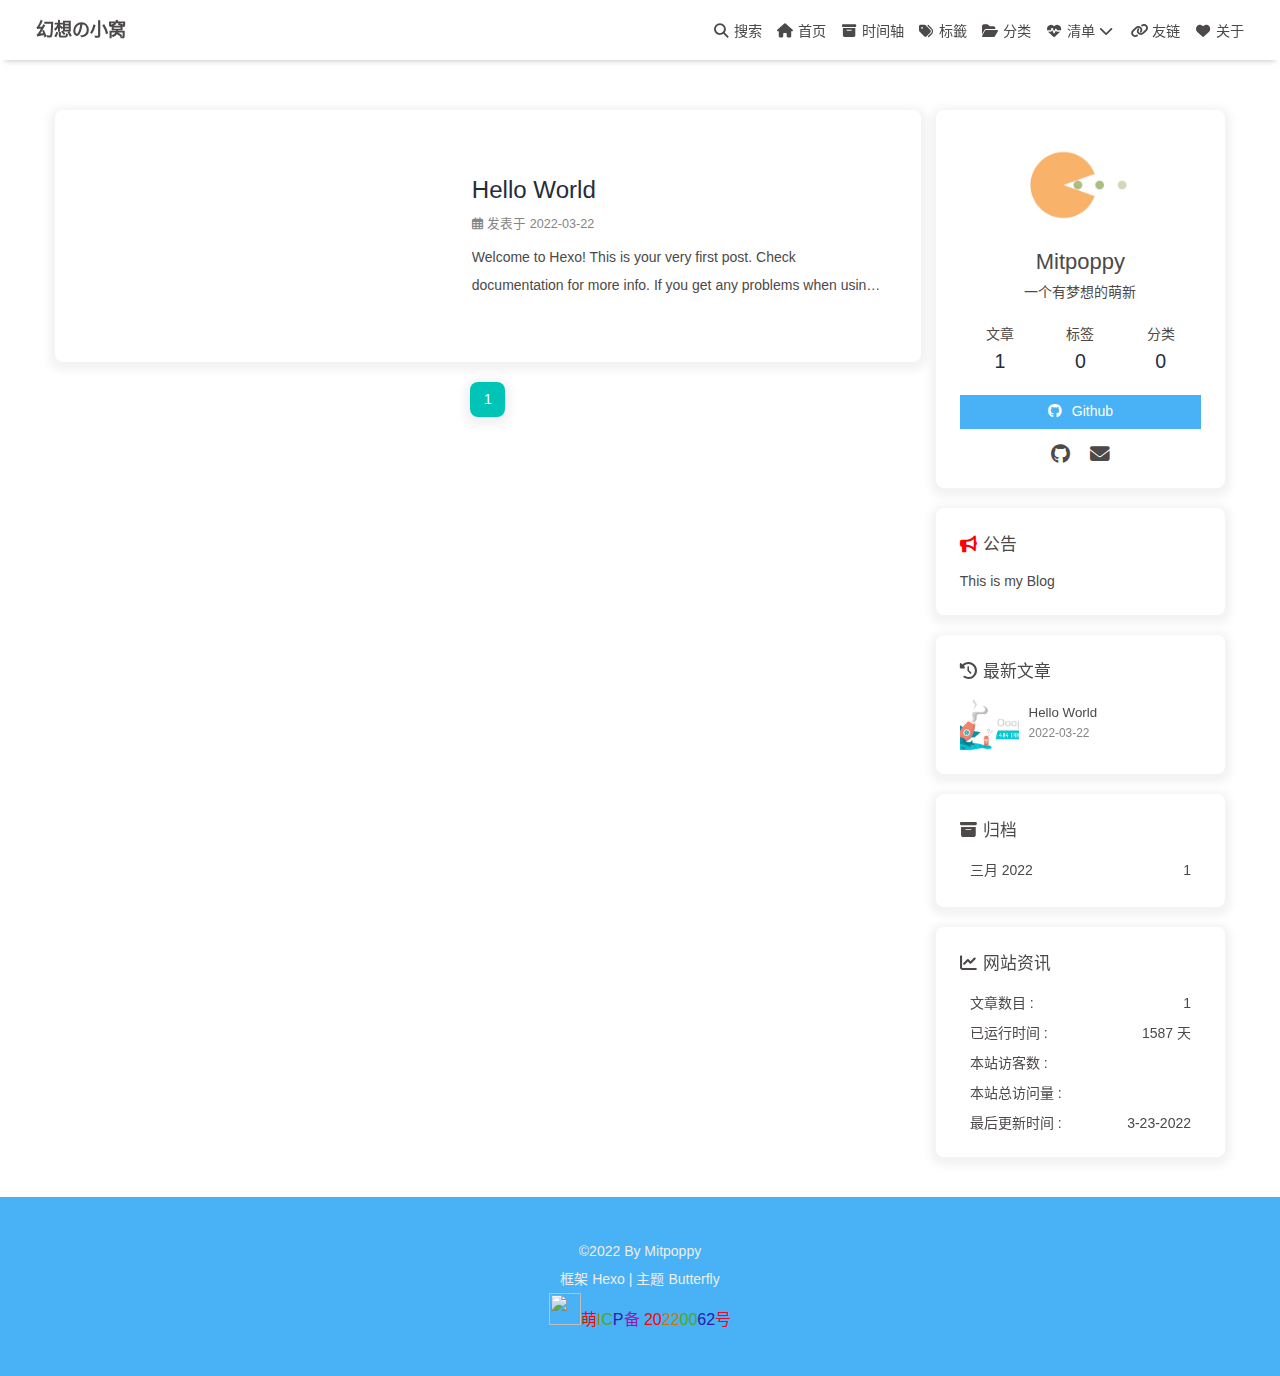
==== index.html @ 70dcac5a "Site updated: 2022-03-23 21:52:55" ====
<!DOCTYPE html><html lang="zh-CN" data-theme="light"><head><meta charset="UTF-8"><meta http-equiv="X-UA-Compatible" content="IE=edge"><meta name="viewport" content="width=device-width, initial-scale=1.0, maximum-scale=1.0, user-scalable=no"><title>幻想の小窝 - 怀揣着梦想的萌新</title><meta name="keywords" content="幻想小窝"><meta name="author" content="Mitpoppy"><meta name="copyright" content="Mitpoppy"><meta name="format-detection" content="telephone=no"><meta name="theme-color" content="#ffffff"><meta name="description" content="一个有梦想的萌新">
<meta property="og:type" content="website">
<meta property="og:title" content="幻想の小窝">
<meta property="og:url" content="https://mitpoppy.github.io/index.html">
<meta property="og:site_name" content="幻想の小窝">
<meta property="og:description" content="一个有梦想的萌新">
<meta property="og:locale" content="zh_CN">
<meta property="og:image" content="https://mitpoppy.github.io/img/portrait.png">
<meta property="article:author" content="Mitpoppy">
<meta property="article:tag" content="幻想小窝">
<meta name="twitter:card" content="summary">
<meta name="twitter:image" content="https://mitpoppy.github.io/img/portrait.png"><link rel="shortcut icon" href="/img/favicon.png"><link rel="canonical" href="https://mitpoppy.github.io/"><link rel="preconnect" href="//cdn.jsdelivr.net"/><link rel="preconnect" href="//busuanzi.ibruce.info"/><link rel="stylesheet" href="/css/index.css"><link rel="stylesheet" href="https://cdn.jsdelivr.net/npm/@fortawesome/fontawesome-free@6/css/all.min.css" media="print" onload="this.media='all'"><link rel="stylesheet" href="https://cdn.jsdelivr.net/npm/@fancyapps/ui/dist/fancybox.css" media="print" onload="this.media='all'"><script>const GLOBAL_CONFIG = { 
  root: '/',
  algolia: undefined,
  localSearch: {"path":"search.xml","languages":{"hits_empty":"找不到您查询的内容：${query}"}},
  translate: {"defaultEncoding":2,"translateDelay":0,"msgToTraditionalChinese":"繁","msgToSimplifiedChinese":"簡"},
  noticeOutdate: undefined,
  highlight: {"plugin":"highlighjs","highlightCopy":true,"highlightLang":true,"highlightHeightLimit":false},
  copy: {
    success: '复制成功',
    error: '复制错误',
    noSupport: '浏览器不支持'
  },
  relativeDate: {
    homepage: false,
    post: false
  },
  runtime: '天',
  date_suffix: {
    just: '刚刚',
    min: '分钟前',
    hour: '小时前',
    day: '天前',
    month: '个月前'
  },
  copyright: {"limitCount":50,"languages":{"author":"作者: Mitpoppy","link":"链接: ","source":"来源: 幻想の小窝","info":"著作权归作者所有。商业转载请联系作者获得授权，非商业转载请注明出处。"}},
  lightbox: 'fancybox',
  Snackbar: undefined,
  source: {
    justifiedGallery: {
      js: 'https://cdn.jsdelivr.net/npm/flickr-justified-gallery@2/dist/fjGallery.min.js',
      css: 'https://cdn.jsdelivr.net/npm/flickr-justified-gallery@2/dist/fjGallery.min.css'
    }
  },
  isPhotoFigcaption: false,
  islazyload: false,
  isAnchor: false
}</script><script id="config-diff">var GLOBAL_CONFIG_SITE = {
  title: '幻想の小窝',
  isPost: false,
  isHome: true,
  isHighlightShrink: true,
  isToc: false,
  postUpdate: '2022-03-23 21:52:37'
}</script><noscript><style type="text/css">
  #nav {
    opacity: 1
  }
  .justified-gallery img {
    opacity: 1
  }

  #recent-posts time,
  #post-meta time {
    display: inline !important
  }
</style></noscript><script>(win=>{
    win.saveToLocal = {
      set: function setWithExpiry(key, value, ttl) {
        if (ttl === 0) return
        const now = new Date()
        const expiryDay = ttl * 86400000
        const item = {
          value: value,
          expiry: now.getTime() + expiryDay,
        }
        localStorage.setItem(key, JSON.stringify(item))
      },

      get: function getWithExpiry(key) {
        const itemStr = localStorage.getItem(key)

        if (!itemStr) {
          return undefined
        }
        const item = JSON.parse(itemStr)
        const now = new Date()

        if (now.getTime() > item.expiry) {
          localStorage.removeItem(key)
          return undefined
        }
        return item.value
      }
    }
  
    win.getScript = url => new Promise((resolve, reject) => {
      const script = document.createElement('script')
      script.src = url
      script.async = true
      script.onerror = reject
      script.onload = script.onreadystatechange = function() {
        const loadState = this.readyState
        if (loadState && loadState !== 'loaded' && loadState !== 'complete') return
        script.onload = script.onreadystatechange = null
        resolve()
      }
      document.head.appendChild(script)
    })
  
      win.activateDarkMode = function () {
        document.documentElement.setAttribute('data-theme', 'dark')
        if (document.querySelector('meta[name="theme-color"]') !== null) {
          document.querySelector('meta[name="theme-color"]').setAttribute('content', '#0d0d0d')
        }
      }
      win.activateLightMode = function () {
        document.documentElement.setAttribute('data-theme', 'light')
        if (document.querySelector('meta[name="theme-color"]') !== null) {
          document.querySelector('meta[name="theme-color"]').setAttribute('content', '#ffffff')
        }
      }
      const t = saveToLocal.get('theme')
    
          if (t === 'dark') activateDarkMode()
          else if (t === 'light') activateLightMode()
        
      const asideStatus = saveToLocal.get('aside-status')
      if (asideStatus !== undefined) {
        if (asideStatus === 'hide') {
          document.documentElement.classList.add('hide-aside')
        } else {
          document.documentElement.classList.remove('hide-aside')
        }
      }
    
    const detectApple = () => {
      if(/iPad|iPhone|iPod|Macintosh/.test(navigator.userAgent)){
        document.documentElement.classList.add('apple')
      }
    }
    detectApple()
    })(window)</script><meta name="generator" content="Hexo 5.4.1"></head><body><div id="sidebar"><div id="menu-mask"></div><div id="sidebar-menus"><div class="avatar-img is-center"><img src="../img/portrait.png" onerror="onerror=null;src='/img/friend_404.gif'" alt="avatar"/></div><div class="sidebar-site-data site-data is-center"><a href="../archives/"><div class="headline">文章</div><div class="length-num">1</div></a><a href="../tags/"><div class="headline">标签</div><div class="length-num">0</div></a><a href="/"><div class="headline">分类</div><div class="length-num">0</div></a></div><hr/><div class="menus_items"><div class="menus_item"><a class="site-page" href="../index.html"><i class="fa-fw fas fa-home"></i><span> 首页</span></a></div><div class="menus_item"><a class="site-page" href="../archives/"><i class="fa-fw fas fa-archive"></i><span> 时间轴</span></a></div><div class="menus_item"><a class="site-page" href="../tags/"><i class="fa-fw fas fa-tags"></i><span> 标籤</span></a></div><div class="menus_item"><a class="site-page" href="../categories/"><i class="fa-fw fas fa-folder-open"></i><span> 分类</span></a></div><div class="menus_item"><a class="site-page group" href="javascript:void(0);"><i class="fa-fw fa fa-heartbeat"></i><span> 清单</span><i class="fas fa-chevron-down"></i></a><ul class="menus_item_child"><li><a class="site-page child" href="../music/"><i class="fa-fw fas fa-music"></i><span> 音乐</span></a></li><li><a class="site-page child" href="../Gallery/"><i class="fa-fw fas fa-images"></i><span> 照片</span></a></li><li><a class="site-page child" href="../movies/"><i class="fa-fw fas fa-video"></i><span> 电影</span></a></li></ul></div><div class="menus_item"><a class="site-page" href="../link/"><i class="fa-fw fas fa-link"></i><span> 友链</span></a></div><div class="menus_item"><a class="site-page" href="../about/"><i class="fa-fw fas fa-heart"></i><span> 关于</span></a></div></div></div></div><div class="page" id="body-wrap"><header class="not-top-img" id="page-header"><nav id="nav"><span id="blog_name"><a id="site-name" href="../index.html">幻想の小窝</a></span><div id="menus"><div id="search-button"><a class="site-page social-icon search"><i class="fas fa-search fa-fw"></i><span> 搜索</span></a></div><div class="menus_items"><div class="menus_item"><a class="site-page" href="../index.html"><i class="fa-fw fas fa-home"></i><span> 首页</span></a></div><div class="menus_item"><a class="site-page" href="../archives/"><i class="fa-fw fas fa-archive"></i><span> 时间轴</span></a></div><div class="menus_item"><a class="site-page" href="../tags/"><i class="fa-fw fas fa-tags"></i><span> 标籤</span></a></div><div class="menus_item"><a class="site-page" href="../categories/"><i class="fa-fw fas fa-folder-open"></i><span> 分类</span></a></div><div class="menus_item"><a class="site-page group" href="javascript:void(0);"><i class="fa-fw fa fa-heartbeat"></i><span> 清单</span><i class="fas fa-chevron-down"></i></a><ul class="menus_item_child"><li><a class="site-page child" href="../music/"><i class="fa-fw fas fa-music"></i><span> 音乐</span></a></li><li><a class="site-page child" href="../Gallery/"><i class="fa-fw fas fa-images"></i><span> 照片</span></a></li><li><a class="site-page child" href="../movies/"><i class="fa-fw fas fa-video"></i><span> 电影</span></a></li></ul></div><div class="menus_item"><a class="site-page" href="../link/"><i class="fa-fw fas fa-link"></i><span> 友链</span></a></div><div class="menus_item"><a class="site-page" href="../about/"><i class="fa-fw fas fa-heart"></i><span> 关于</span></a></div></div><div id="toggle-menu"><a class="site-page"><i class="fas fa-bars fa-fw"></i></a></div></div></nav></header><main class="layout" id="content-inner"><div class="recent-posts" id="recent-posts"><div class="recent-post-item"><div class="post_cover left"><a href="2022/03/22/hello-world/" title="Hello World"><img class="post_bg" src="[data-uri]" onerror="this.onerror=null;this.src='/img/404.jpg'" alt="Hello World"></a></div><div class="recent-post-info"><a class="article-title" href="2022/03/22/hello-world/" title="Hello World">Hello World</a><div class="article-meta-wrap"><span class="post-meta-date"><i class="far fa-calendar-alt"></i><span class="article-meta-label">发表于</span><time datetime="2022-03-22T07:32:54.682Z" title="发表于 2022-03-22 15:32:54">2022-03-22</time></span></div><div class="content">Welcome to Hexo! This is your very first post. Check documentation for more info. If you get any problems when using Hexo, you can find the answer in troubleshooting or you can ask me on GitHub.
Quick StartCreate a new post1$ hexo new &quot;My New Post&quot;

More info: Writing
Run server1$ hexo server

More info: Server
Generate static files1$ hexo generate

More info: Generating
Deploy to remote sites1$ hexo deploy

More info: Deployment
</div></div></div><nav id="pagination"><div class="pagination"><span class="page-number current">1</span></div></nav></div><div class="aside-content" id="aside-content"><div class="card-widget card-info"><div class="is-center"><div class="avatar-img"><img src="../img/portrait.png" onerror="this.onerror=null;this.src='../img/friend_404.gif'" alt="avatar"/></div><div class="author-info__name">Mitpoppy</div><div class="author-info__description">一个有梦想的萌新</div></div><div class="card-info-data site-data is-center"><a href="../archives/"><div class="headline">文章</div><div class="length-num">1</div></a><a href="../tags/"><div class="headline">标签</div><div class="length-num">0</div></a><a href="/"><div class="headline">分类</div><div class="length-num">0</div></a></div><a id="card-info-btn" target="_blank" rel="noopener" href="https://github.com/Mitpoppy"><i class="fab fa-github"></i><span>Github</span></a><div class="card-info-social-icons is-center"><a class="social-icon" href="https://github.com/Mitpoppy" target="_blank" title="Github"><i class="fab fa-github"></i></a><a class="social-icon" href="../2974560682@qq.com" target="_blank" title="Email"><i class="fas fa-envelope"></i></a></div></div><div class="card-widget card-announcement"><div class="item-headline"><i class="fas fa-bullhorn fa-shake"></i><span>公告</span></div><div class="announcement_content">This is my Blog</div></div><div class="sticky_layout"><div class="card-widget card-recent-post"><div class="item-headline"><i class="fas fa-history"></i><span>最新文章</span></div><div class="aside-list"><div class="aside-list-item"><a class="thumbnail" href="../2022/03/22/hello-world/" title="Hello World"><img src="../[data-uri]" onerror="this.onerror=null;this.src='../img/404.jpg'" alt="Hello World"/></a><div class="content"><a class="title" href="../2022/03/22/hello-world/" title="Hello World">Hello World</a><time datetime="2022-03-22T07:32:54.682Z" title="发表于 2022-03-22 15:32:54">2022-03-22</time></div></div></div></div><div class="card-widget card-archives"><div class="item-headline"><i class="fas fa-archive"></i><span>归档</span></div><ul class="card-archive-list"><li class="card-archive-list-item"><a class="card-archive-list-link" href="../archives/2022/03/"><span class="card-archive-list-date">三月 2022</span><span class="card-archive-list-count">1</span></a></li></ul></div><div class="card-widget card-webinfo"><div class="item-headline"><i class="fas fa-chart-line"></i><span>网站资讯</span></div><div class="webinfo"><div class="webinfo-item"><div class="item-name">文章数目 :</div><div class="item-count">1</div></div><div class="webinfo-item"><div class="item-name">已运行时间 :</div><div class="item-count" id="runtimeshow" data-publishDate="2022-03-22T17:55:00.000Z"></div></div><div class="webinfo-item"><div class="item-name">本站访客数 :</div><div class="item-count" id="busuanzi_value_site_uv"></div></div><div class="webinfo-item"><div class="item-name">本站总访问量 :</div><div class="item-count" id="busuanzi_value_site_pv"></div></div><div class="webinfo-item"><div class="item-name">最后更新时间 :</div><div class="item-count" id="last-push-date" data-lastPushDate="2022-03-23T13:52:37.554Z"></div></div></div></div></div></div></main><footer id="footer"><div id="footer-wrap"><div class="copyright">&copy;2022 By Mitpoppy</div><div class="framework-info"><span>框架 </span><a target="_blank" rel="noopener" href="https://hexo.io">Hexo</a><span class="footer-separator">|</span><span>主题 </span><a target="_blank" rel="noopener" href="https://github.com/jerryc127/hexo-theme-butterfly">Butterfly</a></div><div class="footer_custom_text"><font style="font-size:16px"><img style="width:32px;height:32px;margin-bottom:-8px" src="https://moena.cn/content/uploadfile/Links/icp.gov.moe.png" /><a href="https://blog.114524.xyz/" target="_blank"><span style="color:#ff0000">萌</span><span style="color:#ca7900">I</span><span style="color:#48ab18">C</span><span style="color:#2720ac">P</span><span style="color:#9b17ae">备</span> </a><a href="https://icp.gov.moe/?keyword=20220062" target="_blank"> <span style="color:#ff0000">20</span><span style="color:#ca7900">22</span><span style="color:#48ab18">00</span><span style="color:#2720ac">62</span><span style="color:#f40428">号</span></a></font></div></div></footer></div><div id="rightside"><div id="rightside-config-hide"><button id="translateLink" type="button" title="简繁转换">繁</button><button id="darkmode" type="button" title="浅色和深色模式转换"><i class="fas fa-adjust"></i></button><button id="hide-aside-btn" type="button" title="单栏和双栏切换"><i class="fas fa-arrows-alt-h"></i></button></div><div id="rightside-config-show"><button id="rightside_config" type="button" title="设置"><i class="fas fa-cog fa-spin"></i></button><button id="go-up" type="button" title="回到顶部"><i class="fas fa-arrow-up"></i></button></div></div><div id="local-search"><div class="search-dialog"><nav class="search-nav"><span class="search-dialog-title">本地搜索</span><span id="loading-status"></span><button class="search-close-button"><i class="fas fa-times"></i></button></nav><div class="is-center" id="loading-database"><i class="fas fa-spinner fa-pulse"></i><span>  数据库加载中</span></div><div class="search-wrap"><div id="local-search-input"><div class="local-search-box"><input class="local-search-box--input" placeholder="搜索文章" type="text"/></div></div><hr/><div id="local-search-results"></div></div></div><div id="search-mask"></div></div><div><script src="/js/utils.js"></script><script src="/js/main.js"></script><script src="/js/tw_cn.js"></script><script src="https://cdn.jsdelivr.net/npm/@fancyapps/ui/dist/fancybox.umd.js"></script><script src="/js/search/local-search.js"></script><div class="js-pjax"></div><script defer="defer" id="fluttering_ribbon" mobile="true" src="https://cdn.jsdelivr.net/npm/butterfly-extsrc@1/dist/canvas-fluttering-ribbon.min.js"></script><script src="https://cdn.jsdelivr.net/npm/butterfly-extsrc@1/dist/activate-power-mode.min.js"></script><script>POWERMODE.colorful = true;
POWERMODE.shake = false;
POWERMODE.mobile = true;
document.body.addEventListener('input', POWERMODE);
</script><script async data-pjax src="//busuanzi.ibruce.info/busuanzi/2.3/busuanzi.pure.mini.js"></script></div></body></html>
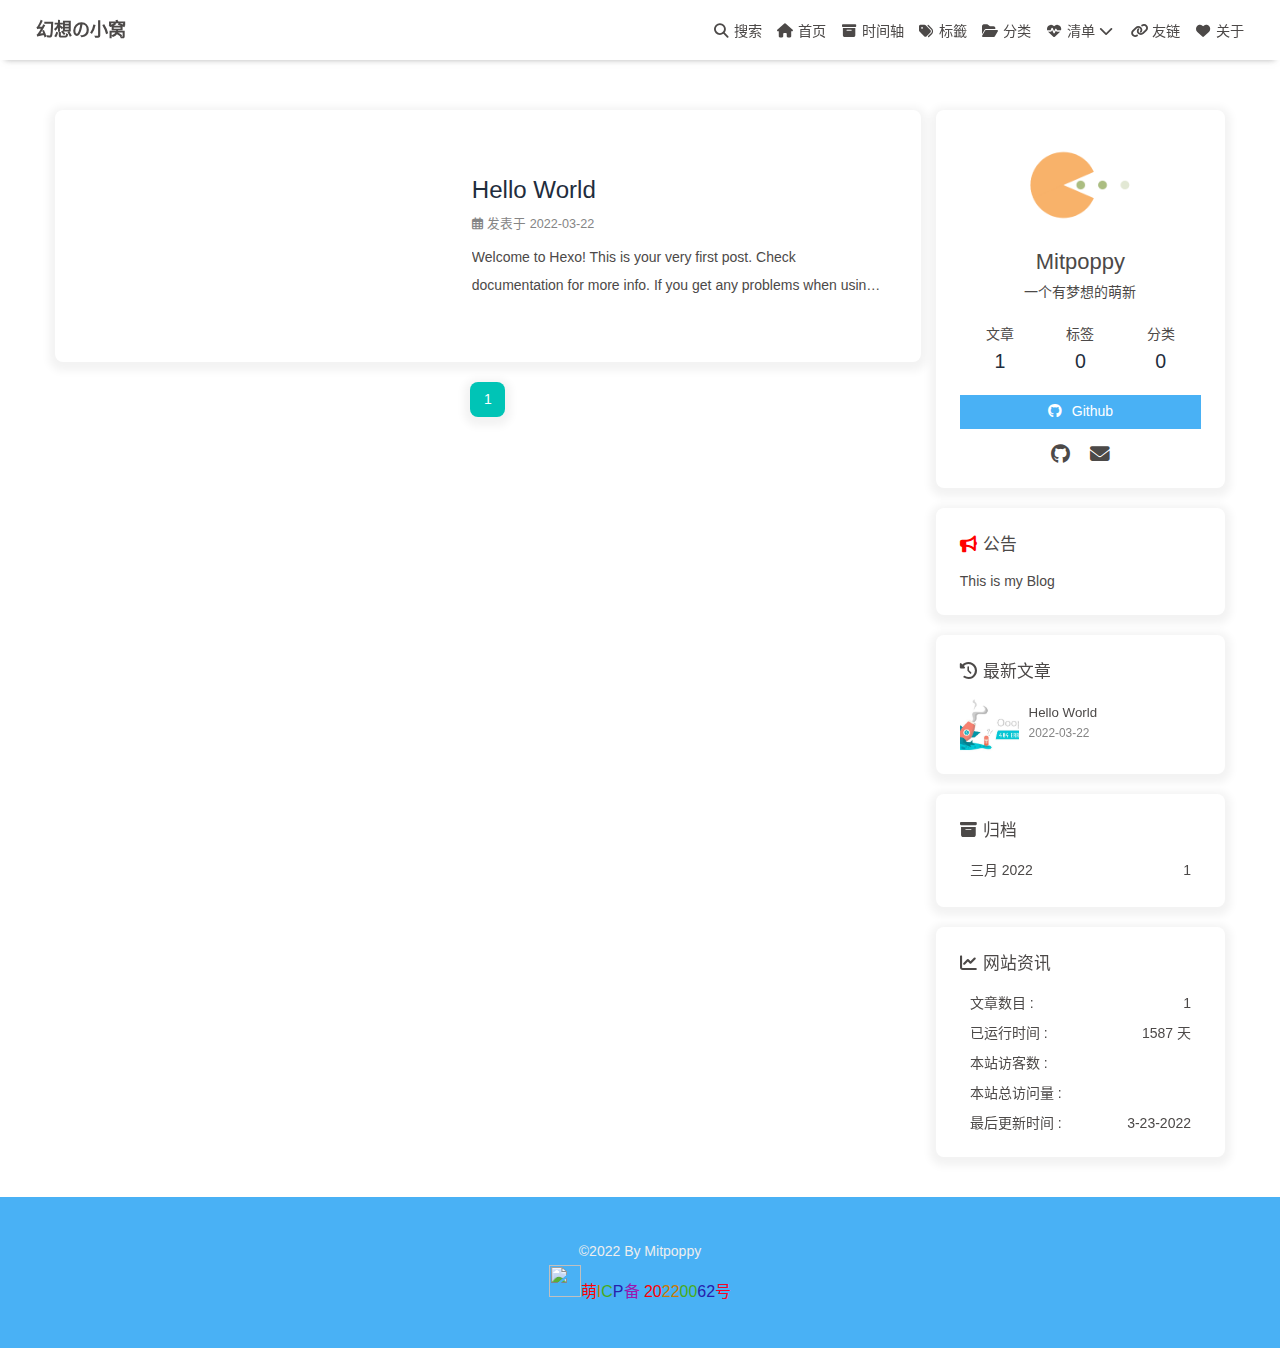
==== commit 3411128b: "Site updated: 2022-03-23 22:09:40" ====
--- a/index.html
+++ b/index.html
@@ -51,7 +51,7 @@
   isHome: true,
   isHighlightShrink: true,
   isToc: false,
-  postUpdate: '2022-03-23 21:52:37'
+  postUpdate: '2022-03-23 22:09:40'
 }</script><noscript><style type="text/css">
   #nav {
     opacity: 1
@@ -153,7 +153,7 @@
 Deploy to remote sites1$ hexo deploy
 
 More info: Deployment
-</div></div></div><nav id="pagination"><div class="pagination"><span class="page-number current">1</span></div></nav></div><div class="aside-content" id="aside-content"><div class="card-widget card-info"><div class="is-center"><div class="avatar-img"><img src="../img/portrait.png" onerror="this.onerror=null;this.src='../img/friend_404.gif'" alt="avatar"/></div><div class="author-info__name">Mitpoppy</div><div class="author-info__description">一个有梦想的萌新</div></div><div class="card-info-data site-data is-center"><a href="../archives/"><div class="headline">文章</div><div class="length-num">1</div></a><a href="../tags/"><div class="headline">标签</div><div class="length-num">0</div></a><a href="/"><div class="headline">分类</div><div class="length-num">0</div></a></div><a id="card-info-btn" target="_blank" rel="noopener" href="https://github.com/Mitpoppy"><i class="fab fa-github"></i><span>Github</span></a><div class="card-info-social-icons is-center"><a class="social-icon" href="https://github.com/Mitpoppy" target="_blank" title="Github"><i class="fab fa-github"></i></a><a class="social-icon" href="../2974560682@qq.com" target="_blank" title="Email"><i class="fas fa-envelope"></i></a></div></div><div class="card-widget card-announcement"><div class="item-headline"><i class="fas fa-bullhorn fa-shake"></i><span>公告</span></div><div class="announcement_content">This is my Blog</div></div><div class="sticky_layout"><div class="card-widget card-recent-post"><div class="item-headline"><i class="fas fa-history"></i><span>最新文章</span></div><div class="aside-list"><div class="aside-list-item"><a class="thumbnail" href="../2022/03/22/hello-world/" title="Hello World"><img src="../[data-uri]" onerror="this.onerror=null;this.src='../img/404.jpg'" alt="Hello World"/></a><div class="content"><a class="title" href="../2022/03/22/hello-world/" title="Hello World">Hello World</a><time datetime="2022-03-22T07:32:54.682Z" title="发表于 2022-03-22 15:32:54">2022-03-22</time></div></div></div></div><div class="card-widget card-archives"><div class="item-headline"><i class="fas fa-archive"></i><span>归档</span></div><ul class="card-archive-list"><li class="card-archive-list-item"><a class="card-archive-list-link" href="../archives/2022/03/"><span class="card-archive-list-date">三月 2022</span><span class="card-archive-list-count">1</span></a></li></ul></div><div class="card-widget card-webinfo"><div class="item-headline"><i class="fas fa-chart-line"></i><span>网站资讯</span></div><div class="webinfo"><div class="webinfo-item"><div class="item-name">文章数目 :</div><div class="item-count">1</div></div><div class="webinfo-item"><div class="item-name">已运行时间 :</div><div class="item-count" id="runtimeshow" data-publishDate="2022-03-22T17:55:00.000Z"></div></div><div class="webinfo-item"><div class="item-name">本站访客数 :</div><div class="item-count" id="busuanzi_value_site_uv"></div></div><div class="webinfo-item"><div class="item-name">本站总访问量 :</div><div class="item-count" id="busuanzi_value_site_pv"></div></div><div class="webinfo-item"><div class="item-name">最后更新时间 :</div><div class="item-count" id="last-push-date" data-lastPushDate="2022-03-23T13:52:37.554Z"></div></div></div></div></div></div></main><footer id="footer"><div id="footer-wrap"><div class="copyright">&copy;2022 By Mitpoppy</div><div class="framework-info"><span>框架 </span><a target="_blank" rel="noopener" href="https://hexo.io">Hexo</a><span class="footer-separator">|</span><span>主题 </span><a target="_blank" rel="noopener" href="https://github.com/jerryc127/hexo-theme-butterfly">Butterfly</a></div><div class="footer_custom_text"><font style="font-size:16px"><img style="width:32px;height:32px;margin-bottom:-8px" src="https://moena.cn/content/uploadfile/Links/icp.gov.moe.png" /><a href="https://blog.114524.xyz/" target="_blank"><span style="color:#ff0000">萌</span><span style="color:#ca7900">I</span><span style="color:#48ab18">C</span><span style="color:#2720ac">P</span><span style="color:#9b17ae">备</span> </a><a href="https://icp.gov.moe/?keyword=20220062" target="_blank"> <span style="color:#ff0000">20</span><span style="color:#ca7900">22</span><span style="color:#48ab18">00</span><span style="color:#2720ac">62</span><span style="color:#f40428">号</span></a></font></div></div></footer></div><div id="rightside"><div id="rightside-config-hide"><button id="translateLink" type="button" title="简繁转换">繁</button><button id="darkmode" type="button" title="浅色和深色模式转换"><i class="fas fa-adjust"></i></button><button id="hide-aside-btn" type="button" title="单栏和双栏切换"><i class="fas fa-arrows-alt-h"></i></button></div><div id="rightside-config-show"><button id="rightside_config" type="button" title="设置"><i class="fas fa-cog fa-spin"></i></button><button id="go-up" type="button" title="回到顶部"><i class="fas fa-arrow-up"></i></button></div></div><div id="local-search"><div class="search-dialog"><nav class="search-nav"><span class="search-dialog-title">本地搜索</span><span id="loading-status"></span><button class="search-close-button"><i class="fas fa-times"></i></button></nav><div class="is-center" id="loading-database"><i class="fas fa-spinner fa-pulse"></i><span>  数据库加载中</span></div><div class="search-wrap"><div id="local-search-input"><div class="local-search-box"><input class="local-search-box--input" placeholder="搜索文章" type="text"/></div></div><hr/><div id="local-search-results"></div></div></div><div id="search-mask"></div></div><div><script src="/js/utils.js"></script><script src="/js/main.js"></script><script src="/js/tw_cn.js"></script><script src="https://cdn.jsdelivr.net/npm/@fancyapps/ui/dist/fancybox.umd.js"></script><script src="/js/search/local-search.js"></script><div class="js-pjax"></div><script defer="defer" id="fluttering_ribbon" mobile="true" src="https://cdn.jsdelivr.net/npm/butterfly-extsrc@1/dist/canvas-fluttering-ribbon.min.js"></script><script src="https://cdn.jsdelivr.net/npm/butterfly-extsrc@1/dist/activate-power-mode.min.js"></script><script>POWERMODE.colorful = true;
+</div></div></div><nav id="pagination"><div class="pagination"><span class="page-number current">1</span></div></nav></div><div class="aside-content" id="aside-content"><div class="card-widget card-info"><div class="is-center"><div class="avatar-img"><img src="../img/portrait.png" onerror="this.onerror=null;this.src='../img/friend_404.gif'" alt="avatar"/></div><div class="author-info__name">Mitpoppy</div><div class="author-info__description">一个有梦想的萌新</div></div><div class="card-info-data site-data is-center"><a href="../archives/"><div class="headline">文章</div><div class="length-num">1</div></a><a href="../tags/"><div class="headline">标签</div><div class="length-num">0</div></a><a href="/"><div class="headline">分类</div><div class="length-num">0</div></a></div><a id="card-info-btn" target="_blank" rel="noopener" href="https://github.com/Mitpoppy"><i class="fab fa-github"></i><span>Github</span></a><div class="card-info-social-icons is-center"><a class="social-icon" href="https://github.com/Mitpoppy" target="_blank" title="Github"><i class="fab fa-github"></i></a><a class="social-icon" href="../2974560682@qq.com" target="_blank" title="Email"><i class="fas fa-envelope"></i></a></div></div><div class="card-widget card-announcement"><div class="item-headline"><i class="fas fa-bullhorn fa-shake"></i><span>公告</span></div><div class="announcement_content">This is my Blog</div></div><div class="sticky_layout"><div class="card-widget card-recent-post"><div class="item-headline"><i class="fas fa-history"></i><span>最新文章</span></div><div class="aside-list"><div class="aside-list-item"><a class="thumbnail" href="../2022/03/22/hello-world/" title="Hello World"><img src="../[data-uri]" onerror="this.onerror=null;this.src='../img/404.jpg'" alt="Hello World"/></a><div class="content"><a class="title" href="../2022/03/22/hello-world/" title="Hello World">Hello World</a><time datetime="2022-03-22T07:32:54.682Z" title="发表于 2022-03-22 15:32:54">2022-03-22</time></div></div></div></div><div class="card-widget card-archives"><div class="item-headline"><i class="fas fa-archive"></i><span>归档</span></div><ul class="card-archive-list"><li class="card-archive-list-item"><a class="card-archive-list-link" href="../archives/2022/03/"><span class="card-archive-list-date">三月 2022</span><span class="card-archive-list-count">1</span></a></li></ul></div><div class="card-widget card-webinfo"><div class="item-headline"><i class="fas fa-chart-line"></i><span>网站资讯</span></div><div class="webinfo"><div class="webinfo-item"><div class="item-name">文章数目 :</div><div class="item-count">1</div></div><div class="webinfo-item"><div class="item-name">已运行时间 :</div><div class="item-count" id="runtimeshow" data-publishDate="2022-03-22T17:55:00.000Z"></div></div><div class="webinfo-item"><div class="item-name">本站访客数 :</div><div class="item-count" id="busuanzi_value_site_uv"></div></div><div class="webinfo-item"><div class="item-name">本站总访问量 :</div><div class="item-count" id="busuanzi_value_site_pv"></div></div><div class="webinfo-item"><div class="item-name">最后更新时间 :</div><div class="item-count" id="last-push-date" data-lastPushDate="2022-03-23T14:09:39.901Z"></div></div></div></div></div></div></main><footer id="footer"><div id="footer-wrap"><div class="copyright">&copy;2022 By Mitpoppy</div><div class="footer_custom_text"><font style="font-size:16px"><img style="width:32px;height:32px;margin-bottom:-8px" src="https://moena.cn/content/uploadfile/Links/icp.gov.moe.png" /><a href="https://blog.114524.xyz/" target="_blank"><span style="color:#ff0000">萌</span><span style="color:#ca7900">I</span><span style="color:#48ab18">C</span><span style="color:#2720ac">P</span><span style="color:#9b17ae">备</span> </a><a href="https://icp.gov.moe/?keyword=20220062" target="_blank"> <span style="color:#ff0000">20</span><span style="color:#ca7900">22</span><span style="color:#48ab18">00</span><span style="color:#2720ac">62</span><span style="color:#f40428">号</span></a></font></div></div></footer></div><div id="rightside"><div id="rightside-config-hide"><button id="translateLink" type="button" title="简繁转换">繁</button><button id="darkmode" type="button" title="浅色和深色模式转换"><i class="fas fa-adjust"></i></button><button id="hide-aside-btn" type="button" title="单栏和双栏切换"><i class="fas fa-arrows-alt-h"></i></button></div><div id="rightside-config-show"><button id="rightside_config" type="button" title="设置"><i class="fas fa-cog fa-spin"></i></button><button id="go-up" type="button" title="回到顶部"><i class="fas fa-arrow-up"></i></button></div></div><div id="local-search"><div class="search-dialog"><nav class="search-nav"><span class="search-dialog-title">本地搜索</span><span id="loading-status"></span><button class="search-close-button"><i class="fas fa-times"></i></button></nav><div class="is-center" id="loading-database"><i class="fas fa-spinner fa-pulse"></i><span>  数据库加载中</span></div><div class="search-wrap"><div id="local-search-input"><div class="local-search-box"><input class="local-search-box--input" placeholder="搜索文章" type="text"/></div></div><hr/><div id="local-search-results"></div></div></div><div id="search-mask"></div></div><div><script src="/js/utils.js"></script><script src="/js/main.js"></script><script src="/js/tw_cn.js"></script><script src="https://cdn.jsdelivr.net/npm/@fancyapps/ui/dist/fancybox.umd.js"></script><script src="/js/search/local-search.js"></script><div class="js-pjax"></div><script defer="defer" id="fluttering_ribbon" mobile="true" src="https://cdn.jsdelivr.net/npm/butterfly-extsrc@1/dist/canvas-fluttering-ribbon.min.js"></script><script src="https://cdn.jsdelivr.net/npm/butterfly-extsrc@1/dist/activate-power-mode.min.js"></script><script>POWERMODE.colorful = true;
 POWERMODE.shake = false;
 POWERMODE.mobile = true;
 document.body.addEventListener('input', POWERMODE);
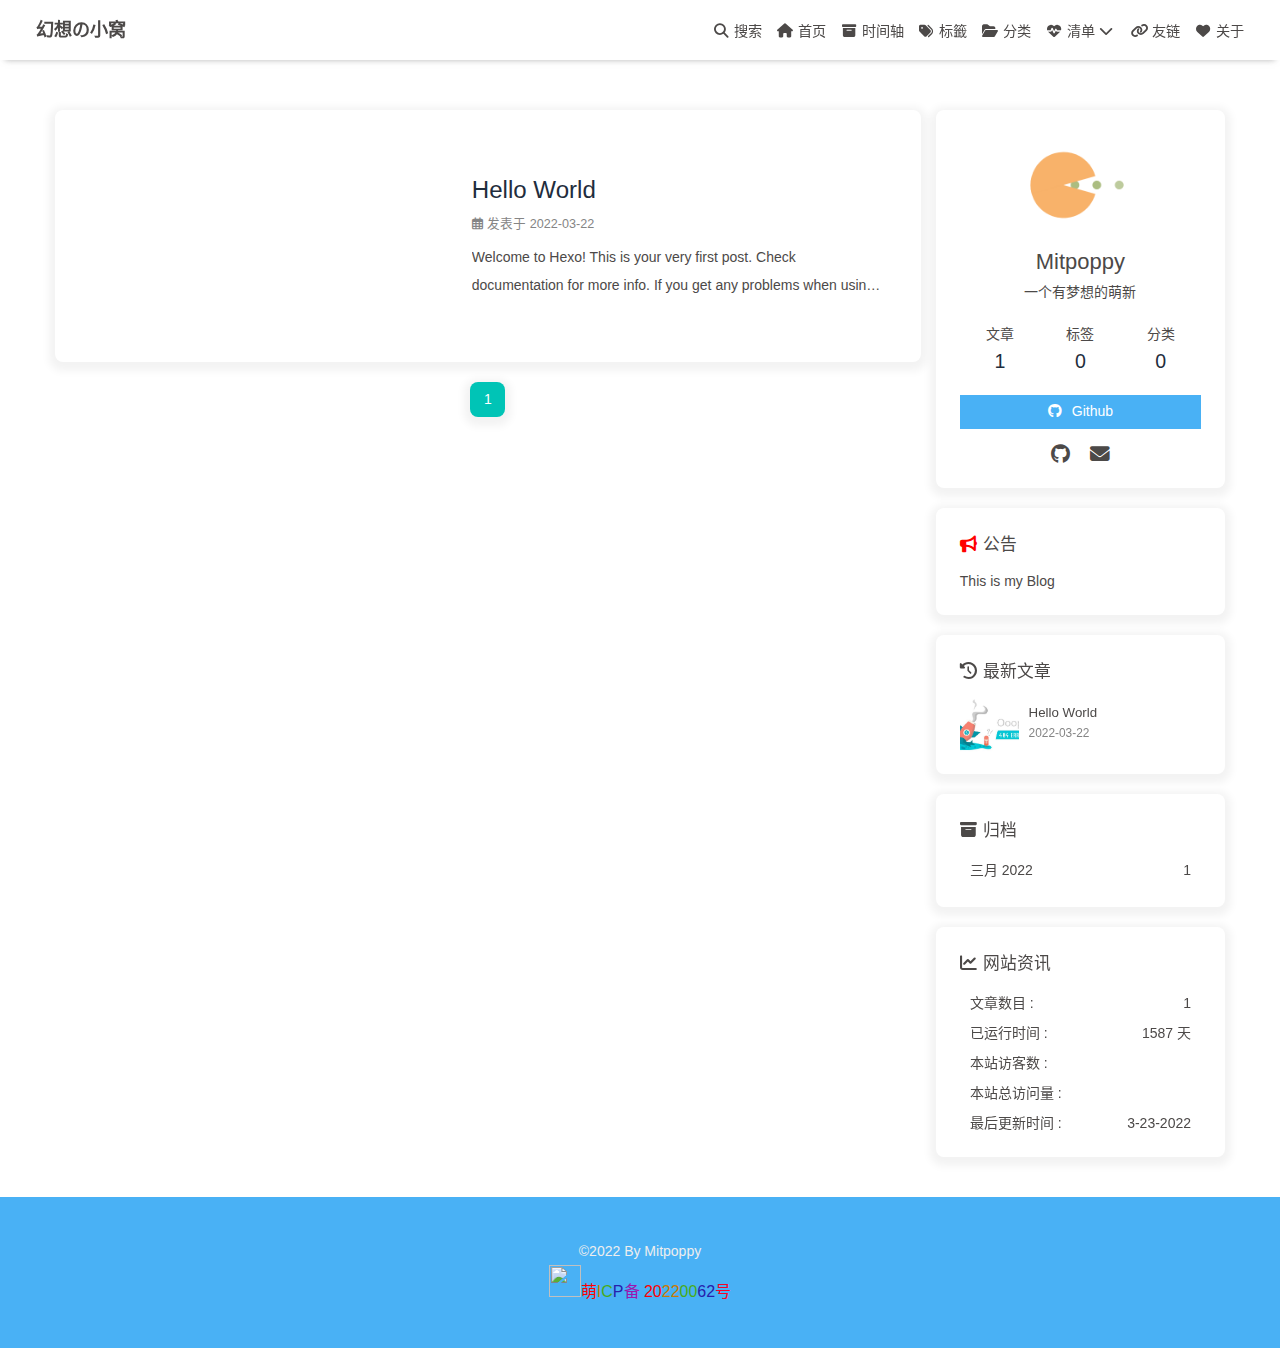
==== commit 41a8ea9d: "Site updated: 2022-03-23 22:11:44" ====
--- a/index.html
+++ b/index.html
@@ -5,11 +5,11 @@
 <meta property="og:site_name" content="幻想の小窝">
 <meta property="og:description" content="一个有梦想的萌新">
 <meta property="og:locale" content="zh_CN">
-<meta property="og:image" content="https://mitpoppy.github.io/img/portrait.png">
+<meta property="og:image" content="https://mitpoppy.github.io/img/portrait.jepg">
 <meta property="article:author" content="Mitpoppy">
 <meta property="article:tag" content="幻想小窝">
 <meta name="twitter:card" content="summary">
-<meta name="twitter:image" content="https://mitpoppy.github.io/img/portrait.png"><link rel="shortcut icon" href="/img/favicon.png"><link rel="canonical" href="https://mitpoppy.github.io/"><link rel="preconnect" href="//cdn.jsdelivr.net"/><link rel="preconnect" href="//busuanzi.ibruce.info"/><link rel="stylesheet" href="/css/index.css"><link rel="stylesheet" href="https://cdn.jsdelivr.net/npm/@fortawesome/fontawesome-free@6/css/all.min.css" media="print" onload="this.media='all'"><link rel="stylesheet" href="https://cdn.jsdelivr.net/npm/@fancyapps/ui/dist/fancybox.css" media="print" onload="this.media='all'"><script>const GLOBAL_CONFIG = { 
+<meta name="twitter:image" content="https://mitpoppy.github.io/img/portrait.jepg"><link rel="shortcut icon" href="/img/favicon.ico"><link rel="canonical" href="https://mitpoppy.github.io/"><link rel="preconnect" href="//cdn.jsdelivr.net"/><link rel="preconnect" href="//busuanzi.ibruce.info"/><link rel="stylesheet" href="/css/index.css"><link rel="stylesheet" href="https://cdn.jsdelivr.net/npm/@fortawesome/fontawesome-free@6/css/all.min.css" media="print" onload="this.media='all'"><link rel="stylesheet" href="https://cdn.jsdelivr.net/npm/@fancyapps/ui/dist/fancybox.css" media="print" onload="this.media='all'"><script>const GLOBAL_CONFIG = { 
   root: '/',
   algolia: undefined,
   localSearch: {"path":"search.xml","languages":{"hits_empty":"找不到您查询的内容：${query}"}},
@@ -51,7 +51,7 @@
   isHome: true,
   isHighlightShrink: true,
   isToc: false,
-  postUpdate: '2022-03-23 22:09:40'
+  postUpdate: '2022-03-23 22:11:44'
 }</script><noscript><style type="text/css">
   #nav {
     opacity: 1
@@ -140,7 +140,7 @@
       }
     }
     detectApple()
-    })(window)</script><meta name="generator" content="Hexo 5.4.1"></head><body><div id="sidebar"><div id="menu-mask"></div><div id="sidebar-menus"><div class="avatar-img is-center"><img src="../img/portrait.png" onerror="onerror=null;src='/img/friend_404.gif'" alt="avatar"/></div><div class="sidebar-site-data site-data is-center"><a href="../archives/"><div class="headline">文章</div><div class="length-num">1</div></a><a href="../tags/"><div class="headline">标签</div><div class="length-num">0</div></a><a href="/"><div class="headline">分类</div><div class="length-num">0</div></a></div><hr/><div class="menus_items"><div class="menus_item"><a class="site-page" href="../index.html"><i class="fa-fw fas fa-home"></i><span> 首页</span></a></div><div class="menus_item"><a class="site-page" href="../archives/"><i class="fa-fw fas fa-archive"></i><span> 时间轴</span></a></div><div class="menus_item"><a class="site-page" href="../tags/"><i class="fa-fw fas fa-tags"></i><span> 标籤</span></a></div><div class="menus_item"><a class="site-page" href="../categories/"><i class="fa-fw fas fa-folder-open"></i><span> 分类</span></a></div><div class="menus_item"><a class="site-page group" href="javascript:void(0);"><i class="fa-fw fa fa-heartbeat"></i><span> 清单</span><i class="fas fa-chevron-down"></i></a><ul class="menus_item_child"><li><a class="site-page child" href="../music/"><i class="fa-fw fas fa-music"></i><span> 音乐</span></a></li><li><a class="site-page child" href="../Gallery/"><i class="fa-fw fas fa-images"></i><span> 照片</span></a></li><li><a class="site-page child" href="../movies/"><i class="fa-fw fas fa-video"></i><span> 电影</span></a></li></ul></div><div class="menus_item"><a class="site-page" href="../link/"><i class="fa-fw fas fa-link"></i><span> 友链</span></a></div><div class="menus_item"><a class="site-page" href="../about/"><i class="fa-fw fas fa-heart"></i><span> 关于</span></a></div></div></div></div><div class="page" id="body-wrap"><header class="not-top-img" id="page-header"><nav id="nav"><span id="blog_name"><a id="site-name" href="../index.html">幻想の小窝</a></span><div id="menus"><div id="search-button"><a class="site-page social-icon search"><i class="fas fa-search fa-fw"></i><span> 搜索</span></a></div><div class="menus_items"><div class="menus_item"><a class="site-page" href="../index.html"><i class="fa-fw fas fa-home"></i><span> 首页</span></a></div><div class="menus_item"><a class="site-page" href="../archives/"><i class="fa-fw fas fa-archive"></i><span> 时间轴</span></a></div><div class="menus_item"><a class="site-page" href="../tags/"><i class="fa-fw fas fa-tags"></i><span> 标籤</span></a></div><div class="menus_item"><a class="site-page" href="../categories/"><i class="fa-fw fas fa-folder-open"></i><span> 分类</span></a></div><div class="menus_item"><a class="site-page group" href="javascript:void(0);"><i class="fa-fw fa fa-heartbeat"></i><span> 清单</span><i class="fas fa-chevron-down"></i></a><ul class="menus_item_child"><li><a class="site-page child" href="../music/"><i class="fa-fw fas fa-music"></i><span> 音乐</span></a></li><li><a class="site-page child" href="../Gallery/"><i class="fa-fw fas fa-images"></i><span> 照片</span></a></li><li><a class="site-page child" href="../movies/"><i class="fa-fw fas fa-video"></i><span> 电影</span></a></li></ul></div><div class="menus_item"><a class="site-page" href="../link/"><i class="fa-fw fas fa-link"></i><span> 友链</span></a></div><div class="menus_item"><a class="site-page" href="../about/"><i class="fa-fw fas fa-heart"></i><span> 关于</span></a></div></div><div id="toggle-menu"><a class="site-page"><i class="fas fa-bars fa-fw"></i></a></div></div></nav></header><main class="layout" id="content-inner"><div class="recent-posts" id="recent-posts"><div class="recent-post-item"><div class="post_cover left"><a href="2022/03/22/hello-world/" title="Hello World"><img class="post_bg" src="[data-uri]" onerror="this.onerror=null;this.src='/img/404.jpg'" alt="Hello World"></a></div><div class="recent-post-info"><a class="article-title" href="2022/03/22/hello-world/" title="Hello World">Hello World</a><div class="article-meta-wrap"><span class="post-meta-date"><i class="far fa-calendar-alt"></i><span class="article-meta-label">发表于</span><time datetime="2022-03-22T07:32:54.682Z" title="发表于 2022-03-22 15:32:54">2022-03-22</time></span></div><div class="content">Welcome to Hexo! This is your very first post. Check documentation for more info. If you get any problems when using Hexo, you can find the answer in troubleshooting or you can ask me on GitHub.
+    })(window)</script><meta name="generator" content="Hexo 5.4.1"></head><body><div id="sidebar"><div id="menu-mask"></div><div id="sidebar-menus"><div class="avatar-img is-center"><img src="../img/portrait.jepg" onerror="onerror=null;src='/img/friend_404.gif'" alt="avatar"/></div><div class="sidebar-site-data site-data is-center"><a href="../archives/"><div class="headline">文章</div><div class="length-num">1</div></a><a href="../tags/"><div class="headline">标签</div><div class="length-num">0</div></a><a href="/"><div class="headline">分类</div><div class="length-num">0</div></a></div><hr/><div class="menus_items"><div class="menus_item"><a class="site-page" href="../index.html"><i class="fa-fw fas fa-home"></i><span> 首页</span></a></div><div class="menus_item"><a class="site-page" href="../archives/"><i class="fa-fw fas fa-archive"></i><span> 时间轴</span></a></div><div class="menus_item"><a class="site-page" href="../tags/"><i class="fa-fw fas fa-tags"></i><span> 标籤</span></a></div><div class="menus_item"><a class="site-page" href="../categories/"><i class="fa-fw fas fa-folder-open"></i><span> 分类</span></a></div><div class="menus_item"><a class="site-page group" href="javascript:void(0);"><i class="fa-fw fa fa-heartbeat"></i><span> 清单</span><i class="fas fa-chevron-down"></i></a><ul class="menus_item_child"><li><a class="site-page child" href="../music/"><i class="fa-fw fas fa-music"></i><span> 音乐</span></a></li><li><a class="site-page child" href="../Gallery/"><i class="fa-fw fas fa-images"></i><span> 照片</span></a></li><li><a class="site-page child" href="../movies/"><i class="fa-fw fas fa-video"></i><span> 电影</span></a></li></ul></div><div class="menus_item"><a class="site-page" href="../link/"><i class="fa-fw fas fa-link"></i><span> 友链</span></a></div><div class="menus_item"><a class="site-page" href="../about/"><i class="fa-fw fas fa-heart"></i><span> 关于</span></a></div></div></div></div><div class="page" id="body-wrap"><header class="not-top-img" id="page-header"><nav id="nav"><span id="blog_name"><a id="site-name" href="../index.html">幻想の小窝</a></span><div id="menus"><div id="search-button"><a class="site-page social-icon search"><i class="fas fa-search fa-fw"></i><span> 搜索</span></a></div><div class="menus_items"><div class="menus_item"><a class="site-page" href="../index.html"><i class="fa-fw fas fa-home"></i><span> 首页</span></a></div><div class="menus_item"><a class="site-page" href="../archives/"><i class="fa-fw fas fa-archive"></i><span> 时间轴</span></a></div><div class="menus_item"><a class="site-page" href="../tags/"><i class="fa-fw fas fa-tags"></i><span> 标籤</span></a></div><div class="menus_item"><a class="site-page" href="../categories/"><i class="fa-fw fas fa-folder-open"></i><span> 分类</span></a></div><div class="menus_item"><a class="site-page group" href="javascript:void(0);"><i class="fa-fw fa fa-heartbeat"></i><span> 清单</span><i class="fas fa-chevron-down"></i></a><ul class="menus_item_child"><li><a class="site-page child" href="../music/"><i class="fa-fw fas fa-music"></i><span> 音乐</span></a></li><li><a class="site-page child" href="../Gallery/"><i class="fa-fw fas fa-images"></i><span> 照片</span></a></li><li><a class="site-page child" href="../movies/"><i class="fa-fw fas fa-video"></i><span> 电影</span></a></li></ul></div><div class="menus_item"><a class="site-page" href="../link/"><i class="fa-fw fas fa-link"></i><span> 友链</span></a></div><div class="menus_item"><a class="site-page" href="../about/"><i class="fa-fw fas fa-heart"></i><span> 关于</span></a></div></div><div id="toggle-menu"><a class="site-page"><i class="fas fa-bars fa-fw"></i></a></div></div></nav></header><main class="layout" id="content-inner"><div class="recent-posts" id="recent-posts"><div class="recent-post-item"><div class="post_cover left"><a href="2022/03/22/hello-world/" title="Hello World"><img class="post_bg" src="[data-uri]" onerror="this.onerror=null;this.src='/img/404.jpg'" alt="Hello World"></a></div><div class="recent-post-info"><a class="article-title" href="2022/03/22/hello-world/" title="Hello World">Hello World</a><div class="article-meta-wrap"><span class="post-meta-date"><i class="far fa-calendar-alt"></i><span class="article-meta-label">发表于</span><time datetime="2022-03-22T07:32:54.682Z" title="发表于 2022-03-22 15:32:54">2022-03-22</time></span></div><div class="content">Welcome to Hexo! This is your very first post. Check documentation for more info. If you get any problems when using Hexo, you can find the answer in troubleshooting or you can ask me on GitHub.
 Quick StartCreate a new post1$ hexo new &quot;My New Post&quot;
 
 More info: Writing
@@ -153,7 +153,7 @@
 Deploy to remote sites1$ hexo deploy
 
 More info: Deployment
-</div></div></div><nav id="pagination"><div class="pagination"><span class="page-number current">1</span></div></nav></div><div class="aside-content" id="aside-content"><div class="card-widget card-info"><div class="is-center"><div class="avatar-img"><img src="../img/portrait.png" onerror="this.onerror=null;this.src='../img/friend_404.gif'" alt="avatar"/></div><div class="author-info__name">Mitpoppy</div><div class="author-info__description">一个有梦想的萌新</div></div><div class="card-info-data site-data is-center"><a href="../archives/"><div class="headline">文章</div><div class="length-num">1</div></a><a href="../tags/"><div class="headline">标签</div><div class="length-num">0</div></a><a href="/"><div class="headline">分类</div><div class="length-num">0</div></a></div><a id="card-info-btn" target="_blank" rel="noopener" href="https://github.com/Mitpoppy"><i class="fab fa-github"></i><span>Github</span></a><div class="card-info-social-icons is-center"><a class="social-icon" href="https://github.com/Mitpoppy" target="_blank" title="Github"><i class="fab fa-github"></i></a><a class="social-icon" href="../2974560682@qq.com" target="_blank" title="Email"><i class="fas fa-envelope"></i></a></div></div><div class="card-widget card-announcement"><div class="item-headline"><i class="fas fa-bullhorn fa-shake"></i><span>公告</span></div><div class="announcement_content">This is my Blog</div></div><div class="sticky_layout"><div class="card-widget card-recent-post"><div class="item-headline"><i class="fas fa-history"></i><span>最新文章</span></div><div class="aside-list"><div class="aside-list-item"><a class="thumbnail" href="../2022/03/22/hello-world/" title="Hello World"><img src="../[data-uri]" onerror="this.onerror=null;this.src='../img/404.jpg'" alt="Hello World"/></a><div class="content"><a class="title" href="../2022/03/22/hello-world/" title="Hello World">Hello World</a><time datetime="2022-03-22T07:32:54.682Z" title="发表于 2022-03-22 15:32:54">2022-03-22</time></div></div></div></div><div class="card-widget card-archives"><div class="item-headline"><i class="fas fa-archive"></i><span>归档</span></div><ul class="card-archive-list"><li class="card-archive-list-item"><a class="card-archive-list-link" href="../archives/2022/03/"><span class="card-archive-list-date">三月 2022</span><span class="card-archive-list-count">1</span></a></li></ul></div><div class="card-widget card-webinfo"><div class="item-headline"><i class="fas fa-chart-line"></i><span>网站资讯</span></div><div class="webinfo"><div class="webinfo-item"><div class="item-name">文章数目 :</div><div class="item-count">1</div></div><div class="webinfo-item"><div class="item-name">已运行时间 :</div><div class="item-count" id="runtimeshow" data-publishDate="2022-03-22T17:55:00.000Z"></div></div><div class="webinfo-item"><div class="item-name">本站访客数 :</div><div class="item-count" id="busuanzi_value_site_uv"></div></div><div class="webinfo-item"><div class="item-name">本站总访问量 :</div><div class="item-count" id="busuanzi_value_site_pv"></div></div><div class="webinfo-item"><div class="item-name">最后更新时间 :</div><div class="item-count" id="last-push-date" data-lastPushDate="2022-03-23T14:09:39.901Z"></div></div></div></div></div></div></main><footer id="footer"><div id="footer-wrap"><div class="copyright">&copy;2022 By Mitpoppy</div><div class="footer_custom_text"><font style="font-size:16px"><img style="width:32px;height:32px;margin-bottom:-8px" src="https://moena.cn/content/uploadfile/Links/icp.gov.moe.png" /><a href="https://blog.114524.xyz/" target="_blank"><span style="color:#ff0000">萌</span><span style="color:#ca7900">I</span><span style="color:#48ab18">C</span><span style="color:#2720ac">P</span><span style="color:#9b17ae">备</span> </a><a href="https://icp.gov.moe/?keyword=20220062" target="_blank"> <span style="color:#ff0000">20</span><span style="color:#ca7900">22</span><span style="color:#48ab18">00</span><span style="color:#2720ac">62</span><span style="color:#f40428">号</span></a></font></div></div></footer></div><div id="rightside"><div id="rightside-config-hide"><button id="translateLink" type="button" title="简繁转换">繁</button><button id="darkmode" type="button" title="浅色和深色模式转换"><i class="fas fa-adjust"></i></button><button id="hide-aside-btn" type="button" title="单栏和双栏切换"><i class="fas fa-arrows-alt-h"></i></button></div><div id="rightside-config-show"><button id="rightside_config" type="button" title="设置"><i class="fas fa-cog fa-spin"></i></button><button id="go-up" type="button" title="回到顶部"><i class="fas fa-arrow-up"></i></button></div></div><div id="local-search"><div class="search-dialog"><nav class="search-nav"><span class="search-dialog-title">本地搜索</span><span id="loading-status"></span><button class="search-close-button"><i class="fas fa-times"></i></button></nav><div class="is-center" id="loading-database"><i class="fas fa-spinner fa-pulse"></i><span>  数据库加载中</span></div><div class="search-wrap"><div id="local-search-input"><div class="local-search-box"><input class="local-search-box--input" placeholder="搜索文章" type="text"/></div></div><hr/><div id="local-search-results"></div></div></div><div id="search-mask"></div></div><div><script src="/js/utils.js"></script><script src="/js/main.js"></script><script src="/js/tw_cn.js"></script><script src="https://cdn.jsdelivr.net/npm/@fancyapps/ui/dist/fancybox.umd.js"></script><script src="/js/search/local-search.js"></script><div class="js-pjax"></div><script defer="defer" id="fluttering_ribbon" mobile="true" src="https://cdn.jsdelivr.net/npm/butterfly-extsrc@1/dist/canvas-fluttering-ribbon.min.js"></script><script src="https://cdn.jsdelivr.net/npm/butterfly-extsrc@1/dist/activate-power-mode.min.js"></script><script>POWERMODE.colorful = true;
+</div></div></div><nav id="pagination"><div class="pagination"><span class="page-number current">1</span></div></nav></div><div class="aside-content" id="aside-content"><div class="card-widget card-info"><div class="is-center"><div class="avatar-img"><img src="../img/portrait.jepg" onerror="this.onerror=null;this.src='../img/friend_404.gif'" alt="avatar"/></div><div class="author-info__name">Mitpoppy</div><div class="author-info__description">一个有梦想的萌新</div></div><div class="card-info-data site-data is-center"><a href="../archives/"><div class="headline">文章</div><div class="length-num">1</div></a><a href="../tags/"><div class="headline">标签</div><div class="length-num">0</div></a><a href="/"><div class="headline">分类</div><div class="length-num">0</div></a></div><a id="card-info-btn" target="_blank" rel="noopener" href="https://github.com/Mitpoppy"><i class="fab fa-github"></i><span>Github</span></a><div class="card-info-social-icons is-center"><a class="social-icon" href="https://github.com/Mitpoppy" target="_blank" title="Github"><i class="fab fa-github"></i></a><a class="social-icon" href="../2974560682@qq.com" target="_blank" title="Email"><i class="fas fa-envelope"></i></a></div></div><div class="card-widget card-announcement"><div class="item-headline"><i class="fas fa-bullhorn fa-shake"></i><span>公告</span></div><div class="announcement_content">This is my Blog</div></div><div class="sticky_layout"><div class="card-widget card-recent-post"><div class="item-headline"><i class="fas fa-history"></i><span>最新文章</span></div><div class="aside-list"><div class="aside-list-item"><a class="thumbnail" href="../2022/03/22/hello-world/" title="Hello World"><img src="../[data-uri]" onerror="this.onerror=null;this.src='../img/404.jpg'" alt="Hello World"/></a><div class="content"><a class="title" href="../2022/03/22/hello-world/" title="Hello World">Hello World</a><time datetime="2022-03-22T07:32:54.682Z" title="发表于 2022-03-22 15:32:54">2022-03-22</time></div></div></div></div><div class="card-widget card-archives"><div class="item-headline"><i class="fas fa-archive"></i><span>归档</span></div><ul class="card-archive-list"><li class="card-archive-list-item"><a class="card-archive-list-link" href="../archives/2022/03/"><span class="card-archive-list-date">三月 2022</span><span class="card-archive-list-count">1</span></a></li></ul></div><div class="card-widget card-webinfo"><div class="item-headline"><i class="fas fa-chart-line"></i><span>网站资讯</span></div><div class="webinfo"><div class="webinfo-item"><div class="item-name">文章数目 :</div><div class="item-count">1</div></div><div class="webinfo-item"><div class="item-name">已运行时间 :</div><div class="item-count" id="runtimeshow" data-publishDate="2022-03-22T17:55:00.000Z"></div></div><div class="webinfo-item"><div class="item-name">本站访客数 :</div><div class="item-count" id="busuanzi_value_site_uv"></div></div><div class="webinfo-item"><div class="item-name">本站总访问量 :</div><div class="item-count" id="busuanzi_value_site_pv"></div></div><div class="webinfo-item"><div class="item-name">最后更新时间 :</div><div class="item-count" id="last-push-date" data-lastPushDate="2022-03-23T14:11:44.014Z"></div></div></div></div></div></div></main><footer id="footer"><div id="footer-wrap"><div class="copyright">&copy;2022 By Mitpoppy</div><div class="footer_custom_text"><font style="font-size:16px"><img style="width:32px;height:32px;margin-bottom:-8px" src="https://moena.cn/content/uploadfile/Links/icp.gov.moe.png" /><a href="https://blog.114524.xyz/" target="_blank"><span style="color:#ff0000">萌</span><span style="color:#ca7900">I</span><span style="color:#48ab18">C</span><span style="color:#2720ac">P</span><span style="color:#9b17ae">备</span> </a><a href="https://icp.gov.moe/?keyword=20220062" target="_blank"> <span style="color:#ff0000">20</span><span style="color:#ca7900">22</span><span style="color:#48ab18">00</span><span style="color:#2720ac">62</span><span style="color:#f40428">号</span></a></font></div></div></footer></div><div id="rightside"><div id="rightside-config-hide"><button id="translateLink" type="button" title="简繁转换">繁</button><button id="darkmode" type="button" title="浅色和深色模式转换"><i class="fas fa-adjust"></i></button><button id="hide-aside-btn" type="button" title="单栏和双栏切换"><i class="fas fa-arrows-alt-h"></i></button></div><div id="rightside-config-show"><button id="rightside_config" type="button" title="设置"><i class="fas fa-cog fa-spin"></i></button><button id="go-up" type="button" title="回到顶部"><i class="fas fa-arrow-up"></i></button></div></div><div id="local-search"><div class="search-dialog"><nav class="search-nav"><span class="search-dialog-title">本地搜索</span><span id="loading-status"></span><button class="search-close-button"><i class="fas fa-times"></i></button></nav><div class="is-center" id="loading-database"><i class="fas fa-spinner fa-pulse"></i><span>  数据库加载中</span></div><div class="search-wrap"><div id="local-search-input"><div class="local-search-box"><input class="local-search-box--input" placeholder="搜索文章" type="text"/></div></div><hr/><div id="local-search-results"></div></div></div><div id="search-mask"></div></div><div><script src="/js/utils.js"></script><script src="/js/main.js"></script><script src="/js/tw_cn.js"></script><script src="https://cdn.jsdelivr.net/npm/@fancyapps/ui/dist/fancybox.umd.js"></script><script src="/js/search/local-search.js"></script><div class="js-pjax"></div><script defer="defer" id="fluttering_ribbon" mobile="true" src="https://cdn.jsdelivr.net/npm/butterfly-extsrc@1/dist/canvas-fluttering-ribbon.min.js"></script><script src="https://cdn.jsdelivr.net/npm/butterfly-extsrc@1/dist/activate-power-mode.min.js"></script><script>POWERMODE.colorful = true;
 POWERMODE.shake = false;
 POWERMODE.mobile = true;
 document.body.addEventListener('input', POWERMODE);
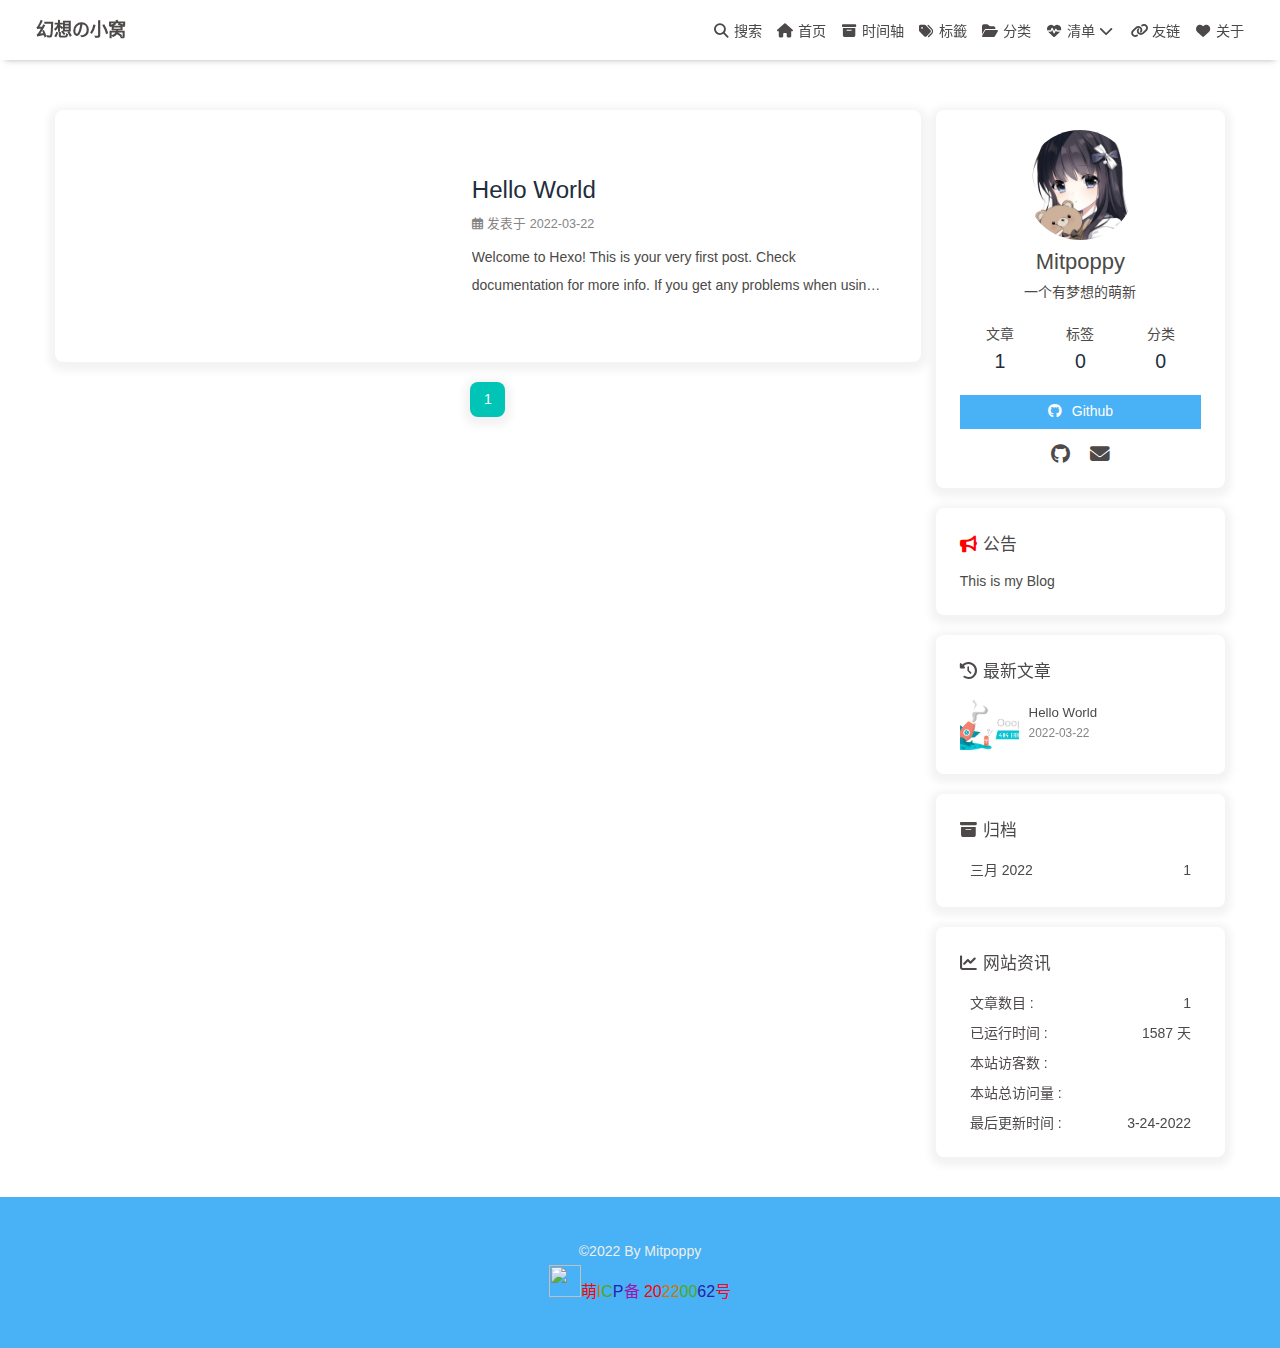
==== commit ab06fa44: "Site updated: 2022-03-24 08:58:45" ====
--- a/index.html
+++ b/index.html
@@ -5,11 +5,11 @@
 <meta property="og:site_name" content="幻想の小窝">
 <meta property="og:description" content="一个有梦想的萌新">
 <meta property="og:locale" content="zh_CN">
-<meta property="og:image" content="https://mitpoppy.github.io/img/portrait.jepg">
+<meta property="og:image" content="https://mitpoppy.github.io/img/portrait.jpeg">
 <meta property="article:author" content="Mitpoppy">
 <meta property="article:tag" content="幻想小窝">
 <meta name="twitter:card" content="summary">
-<meta name="twitter:image" content="https://mitpoppy.github.io/img/portrait.jepg"><link rel="shortcut icon" href="/img/favicon.ico"><link rel="canonical" href="https://mitpoppy.github.io/"><link rel="preconnect" href="//cdn.jsdelivr.net"/><link rel="preconnect" href="//busuanzi.ibruce.info"/><link rel="stylesheet" href="/css/index.css"><link rel="stylesheet" href="https://cdn.jsdelivr.net/npm/@fortawesome/fontawesome-free@6/css/all.min.css" media="print" onload="this.media='all'"><link rel="stylesheet" href="https://cdn.jsdelivr.net/npm/@fancyapps/ui/dist/fancybox.css" media="print" onload="this.media='all'"><script>const GLOBAL_CONFIG = { 
+<meta name="twitter:image" content="https://mitpoppy.github.io/img/portrait.jpeg"><link rel="shortcut icon" href="/img/favicon.ico"><link rel="canonical" href="https://mitpoppy.github.io/"><link rel="preconnect" href="//cdn.jsdelivr.net"/><link rel="preconnect" href="//busuanzi.ibruce.info"/><link rel="stylesheet" href="/css/index.css"><link rel="stylesheet" href="https://cdn.jsdelivr.net/npm/@fortawesome/fontawesome-free@6/css/all.min.css" media="print" onload="this.media='all'"><link rel="stylesheet" href="https://cdn.jsdelivr.net/npm/@fancyapps/ui/dist/fancybox.css" media="print" onload="this.media='all'"><script>const GLOBAL_CONFIG = { 
   root: '/',
   algolia: undefined,
   localSearch: {"path":"search.xml","languages":{"hits_empty":"找不到您查询的内容：${query}"}},
@@ -51,7 +51,7 @@
   isHome: true,
   isHighlightShrink: true,
   isToc: false,
-  postUpdate: '2022-03-23 22:11:44'
+  postUpdate: '2022-03-24 08:58:44'
 }</script><noscript><style type="text/css">
   #nav {
     opacity: 1
@@ -140,7 +140,7 @@
       }
     }
     detectApple()
-    })(window)</script><meta name="generator" content="Hexo 5.4.1"></head><body><div id="sidebar"><div id="menu-mask"></div><div id="sidebar-menus"><div class="avatar-img is-center"><img src="../img/portrait.jepg" onerror="onerror=null;src='/img/friend_404.gif'" alt="avatar"/></div><div class="sidebar-site-data site-data is-center"><a href="../archives/"><div class="headline">文章</div><div class="length-num">1</div></a><a href="../tags/"><div class="headline">标签</div><div class="length-num">0</div></a><a href="/"><div class="headline">分类</div><div class="length-num">0</div></a></div><hr/><div class="menus_items"><div class="menus_item"><a class="site-page" href="../index.html"><i class="fa-fw fas fa-home"></i><span> 首页</span></a></div><div class="menus_item"><a class="site-page" href="../archives/"><i class="fa-fw fas fa-archive"></i><span> 时间轴</span></a></div><div class="menus_item"><a class="site-page" href="../tags/"><i class="fa-fw fas fa-tags"></i><span> 标籤</span></a></div><div class="menus_item"><a class="site-page" href="../categories/"><i class="fa-fw fas fa-folder-open"></i><span> 分类</span></a></div><div class="menus_item"><a class="site-page group" href="javascript:void(0);"><i class="fa-fw fa fa-heartbeat"></i><span> 清单</span><i class="fas fa-chevron-down"></i></a><ul class="menus_item_child"><li><a class="site-page child" href="../music/"><i class="fa-fw fas fa-music"></i><span> 音乐</span></a></li><li><a class="site-page child" href="../Gallery/"><i class="fa-fw fas fa-images"></i><span> 照片</span></a></li><li><a class="site-page child" href="../movies/"><i class="fa-fw fas fa-video"></i><span> 电影</span></a></li></ul></div><div class="menus_item"><a class="site-page" href="../link/"><i class="fa-fw fas fa-link"></i><span> 友链</span></a></div><div class="menus_item"><a class="site-page" href="../about/"><i class="fa-fw fas fa-heart"></i><span> 关于</span></a></div></div></div></div><div class="page" id="body-wrap"><header class="not-top-img" id="page-header"><nav id="nav"><span id="blog_name"><a id="site-name" href="../index.html">幻想の小窝</a></span><div id="menus"><div id="search-button"><a class="site-page social-icon search"><i class="fas fa-search fa-fw"></i><span> 搜索</span></a></div><div class="menus_items"><div class="menus_item"><a class="site-page" href="../index.html"><i class="fa-fw fas fa-home"></i><span> 首页</span></a></div><div class="menus_item"><a class="site-page" href="../archives/"><i class="fa-fw fas fa-archive"></i><span> 时间轴</span></a></div><div class="menus_item"><a class="site-page" href="../tags/"><i class="fa-fw fas fa-tags"></i><span> 标籤</span></a></div><div class="menus_item"><a class="site-page" href="../categories/"><i class="fa-fw fas fa-folder-open"></i><span> 分类</span></a></div><div class="menus_item"><a class="site-page group" href="javascript:void(0);"><i class="fa-fw fa fa-heartbeat"></i><span> 清单</span><i class="fas fa-chevron-down"></i></a><ul class="menus_item_child"><li><a class="site-page child" href="../music/"><i class="fa-fw fas fa-music"></i><span> 音乐</span></a></li><li><a class="site-page child" href="../Gallery/"><i class="fa-fw fas fa-images"></i><span> 照片</span></a></li><li><a class="site-page child" href="../movies/"><i class="fa-fw fas fa-video"></i><span> 电影</span></a></li></ul></div><div class="menus_item"><a class="site-page" href="../link/"><i class="fa-fw fas fa-link"></i><span> 友链</span></a></div><div class="menus_item"><a class="site-page" href="../about/"><i class="fa-fw fas fa-heart"></i><span> 关于</span></a></div></div><div id="toggle-menu"><a class="site-page"><i class="fas fa-bars fa-fw"></i></a></div></div></nav></header><main class="layout" id="content-inner"><div class="recent-posts" id="recent-posts"><div class="recent-post-item"><div class="post_cover left"><a href="2022/03/22/hello-world/" title="Hello World"><img class="post_bg" src="[data-uri]" onerror="this.onerror=null;this.src='/img/404.jpg'" alt="Hello World"></a></div><div class="recent-post-info"><a class="article-title" href="2022/03/22/hello-world/" title="Hello World">Hello World</a><div class="article-meta-wrap"><span class="post-meta-date"><i class="far fa-calendar-alt"></i><span class="article-meta-label">发表于</span><time datetime="2022-03-22T07:32:54.682Z" title="发表于 2022-03-22 15:32:54">2022-03-22</time></span></div><div class="content">Welcome to Hexo! This is your very first post. Check documentation for more info. If you get any problems when using Hexo, you can find the answer in troubleshooting or you can ask me on GitHub.
+    })(window)</script><meta name="generator" content="Hexo 5.4.1"></head><body><div id="sidebar"><div id="menu-mask"></div><div id="sidebar-menus"><div class="avatar-img is-center"><img src="../img/portrait.jpeg" onerror="onerror=null;src='/img/friend_404.gif'" alt="avatar"/></div><div class="sidebar-site-data site-data is-center"><a href="../archives/"><div class="headline">文章</div><div class="length-num">1</div></a><a href="../tags/"><div class="headline">标签</div><div class="length-num">0</div></a><a href="/"><div class="headline">分类</div><div class="length-num">0</div></a></div><hr/><div class="menus_items"><div class="menus_item"><a class="site-page" href="../index.html"><i class="fa-fw fas fa-home"></i><span> 首页</span></a></div><div class="menus_item"><a class="site-page" href="../archives/"><i class="fa-fw fas fa-archive"></i><span> 时间轴</span></a></div><div class="menus_item"><a class="site-page" href="../tags/"><i class="fa-fw fas fa-tags"></i><span> 标籤</span></a></div><div class="menus_item"><a class="site-page" href="../categories/"><i class="fa-fw fas fa-folder-open"></i><span> 分类</span></a></div><div class="menus_item"><a class="site-page group" href="javascript:void(0);"><i class="fa-fw fa fa-heartbeat"></i><span> 清单</span><i class="fas fa-chevron-down"></i></a><ul class="menus_item_child"><li><a class="site-page child" href="../music/"><i class="fa-fw fas fa-music"></i><span> 音乐</span></a></li><li><a class="site-page child" href="../Gallery/"><i class="fa-fw fas fa-images"></i><span> 照片</span></a></li><li><a class="site-page child" href="../movies/"><i class="fa-fw fas fa-video"></i><span> 电影</span></a></li></ul></div><div class="menus_item"><a class="site-page" href="../link/"><i class="fa-fw fas fa-link"></i><span> 友链</span></a></div><div class="menus_item"><a class="site-page" href="../about/"><i class="fa-fw fas fa-heart"></i><span> 关于</span></a></div></div></div></div><div class="page" id="body-wrap"><header class="not-top-img" id="page-header"><nav id="nav"><span id="blog_name"><a id="site-name" href="../index.html">幻想の小窝</a></span><div id="menus"><div id="search-button"><a class="site-page social-icon search"><i class="fas fa-search fa-fw"></i><span> 搜索</span></a></div><div class="menus_items"><div class="menus_item"><a class="site-page" href="../index.html"><i class="fa-fw fas fa-home"></i><span> 首页</span></a></div><div class="menus_item"><a class="site-page" href="../archives/"><i class="fa-fw fas fa-archive"></i><span> 时间轴</span></a></div><div class="menus_item"><a class="site-page" href="../tags/"><i class="fa-fw fas fa-tags"></i><span> 标籤</span></a></div><div class="menus_item"><a class="site-page" href="../categories/"><i class="fa-fw fas fa-folder-open"></i><span> 分类</span></a></div><div class="menus_item"><a class="site-page group" href="javascript:void(0);"><i class="fa-fw fa fa-heartbeat"></i><span> 清单</span><i class="fas fa-chevron-down"></i></a><ul class="menus_item_child"><li><a class="site-page child" href="../music/"><i class="fa-fw fas fa-music"></i><span> 音乐</span></a></li><li><a class="site-page child" href="../Gallery/"><i class="fa-fw fas fa-images"></i><span> 照片</span></a></li><li><a class="site-page child" href="../movies/"><i class="fa-fw fas fa-video"></i><span> 电影</span></a></li></ul></div><div class="menus_item"><a class="site-page" href="../link/"><i class="fa-fw fas fa-link"></i><span> 友链</span></a></div><div class="menus_item"><a class="site-page" href="../about/"><i class="fa-fw fas fa-heart"></i><span> 关于</span></a></div></div><div id="toggle-menu"><a class="site-page"><i class="fas fa-bars fa-fw"></i></a></div></div></nav></header><main class="layout" id="content-inner"><div class="recent-posts" id="recent-posts"><div class="recent-post-item"><div class="post_cover left"><a href="2022/03/22/hello-world/" title="Hello World"><img class="post_bg" src="[data-uri]" onerror="this.onerror=null;this.src='/img/404.jpg'" alt="Hello World"></a></div><div class="recent-post-info"><a class="article-title" href="2022/03/22/hello-world/" title="Hello World">Hello World</a><div class="article-meta-wrap"><span class="post-meta-date"><i class="far fa-calendar-alt"></i><span class="article-meta-label">发表于</span><time datetime="2022-03-22T07:32:54.682Z" title="发表于 2022-03-22 15:32:54">2022-03-22</time></span></div><div class="content">Welcome to Hexo! This is your very first post. Check documentation for more info. If you get any problems when using Hexo, you can find the answer in troubleshooting or you can ask me on GitHub.
 Quick StartCreate a new post1$ hexo new &quot;My New Post&quot;
 
 More info: Writing
@@ -153,7 +153,7 @@
 Deploy to remote sites1$ hexo deploy
 
 More info: Deployment
-</div></div></div><nav id="pagination"><div class="pagination"><span class="page-number current">1</span></div></nav></div><div class="aside-content" id="aside-content"><div class="card-widget card-info"><div class="is-center"><div class="avatar-img"><img src="../img/portrait.jepg" onerror="this.onerror=null;this.src='../img/friend_404.gif'" alt="avatar"/></div><div class="author-info__name">Mitpoppy</div><div class="author-info__description">一个有梦想的萌新</div></div><div class="card-info-data site-data is-center"><a href="../archives/"><div class="headline">文章</div><div class="length-num">1</div></a><a href="../tags/"><div class="headline">标签</div><div class="length-num">0</div></a><a href="/"><div class="headline">分类</div><div class="length-num">0</div></a></div><a id="card-info-btn" target="_blank" rel="noopener" href="https://github.com/Mitpoppy"><i class="fab fa-github"></i><span>Github</span></a><div class="card-info-social-icons is-center"><a class="social-icon" href="https://github.com/Mitpoppy" target="_blank" title="Github"><i class="fab fa-github"></i></a><a class="social-icon" href="../2974560682@qq.com" target="_blank" title="Email"><i class="fas fa-envelope"></i></a></div></div><div class="card-widget card-announcement"><div class="item-headline"><i class="fas fa-bullhorn fa-shake"></i><span>公告</span></div><div class="announcement_content">This is my Blog</div></div><div class="sticky_layout"><div class="card-widget card-recent-post"><div class="item-headline"><i class="fas fa-history"></i><span>最新文章</span></div><div class="aside-list"><div class="aside-list-item"><a class="thumbnail" href="../2022/03/22/hello-world/" title="Hello World"><img src="../[data-uri]" onerror="this.onerror=null;this.src='../img/404.jpg'" alt="Hello World"/></a><div class="content"><a class="title" href="../2022/03/22/hello-world/" title="Hello World">Hello World</a><time datetime="2022-03-22T07:32:54.682Z" title="发表于 2022-03-22 15:32:54">2022-03-22</time></div></div></div></div><div class="card-widget card-archives"><div class="item-headline"><i class="fas fa-archive"></i><span>归档</span></div><ul class="card-archive-list"><li class="card-archive-list-item"><a class="card-archive-list-link" href="../archives/2022/03/"><span class="card-archive-list-date">三月 2022</span><span class="card-archive-list-count">1</span></a></li></ul></div><div class="card-widget card-webinfo"><div class="item-headline"><i class="fas fa-chart-line"></i><span>网站资讯</span></div><div class="webinfo"><div class="webinfo-item"><div class="item-name">文章数目 :</div><div class="item-count">1</div></div><div class="webinfo-item"><div class="item-name">已运行时间 :</div><div class="item-count" id="runtimeshow" data-publishDate="2022-03-22T17:55:00.000Z"></div></div><div class="webinfo-item"><div class="item-name">本站访客数 :</div><div class="item-count" id="busuanzi_value_site_uv"></div></div><div class="webinfo-item"><div class="item-name">本站总访问量 :</div><div class="item-count" id="busuanzi_value_site_pv"></div></div><div class="webinfo-item"><div class="item-name">最后更新时间 :</div><div class="item-count" id="last-push-date" data-lastPushDate="2022-03-23T14:11:44.014Z"></div></div></div></div></div></div></main><footer id="footer"><div id="footer-wrap"><div class="copyright">&copy;2022 By Mitpoppy</div><div class="footer_custom_text"><font style="font-size:16px"><img style="width:32px;height:32px;margin-bottom:-8px" src="https://moena.cn/content/uploadfile/Links/icp.gov.moe.png" /><a href="https://blog.114524.xyz/" target="_blank"><span style="color:#ff0000">萌</span><span style="color:#ca7900">I</span><span style="color:#48ab18">C</span><span style="color:#2720ac">P</span><span style="color:#9b17ae">备</span> </a><a href="https://icp.gov.moe/?keyword=20220062" target="_blank"> <span style="color:#ff0000">20</span><span style="color:#ca7900">22</span><span style="color:#48ab18">00</span><span style="color:#2720ac">62</span><span style="color:#f40428">号</span></a></font></div></div></footer></div><div id="rightside"><div id="rightside-config-hide"><button id="translateLink" type="button" title="简繁转换">繁</button><button id="darkmode" type="button" title="浅色和深色模式转换"><i class="fas fa-adjust"></i></button><button id="hide-aside-btn" type="button" title="单栏和双栏切换"><i class="fas fa-arrows-alt-h"></i></button></div><div id="rightside-config-show"><button id="rightside_config" type="button" title="设置"><i class="fas fa-cog fa-spin"></i></button><button id="go-up" type="button" title="回到顶部"><i class="fas fa-arrow-up"></i></button></div></div><div id="local-search"><div class="search-dialog"><nav class="search-nav"><span class="search-dialog-title">本地搜索</span><span id="loading-status"></span><button class="search-close-button"><i class="fas fa-times"></i></button></nav><div class="is-center" id="loading-database"><i class="fas fa-spinner fa-pulse"></i><span>  数据库加载中</span></div><div class="search-wrap"><div id="local-search-input"><div class="local-search-box"><input class="local-search-box--input" placeholder="搜索文章" type="text"/></div></div><hr/><div id="local-search-results"></div></div></div><div id="search-mask"></div></div><div><script src="/js/utils.js"></script><script src="/js/main.js"></script><script src="/js/tw_cn.js"></script><script src="https://cdn.jsdelivr.net/npm/@fancyapps/ui/dist/fancybox.umd.js"></script><script src="/js/search/local-search.js"></script><div class="js-pjax"></div><script defer="defer" id="fluttering_ribbon" mobile="true" src="https://cdn.jsdelivr.net/npm/butterfly-extsrc@1/dist/canvas-fluttering-ribbon.min.js"></script><script src="https://cdn.jsdelivr.net/npm/butterfly-extsrc@1/dist/activate-power-mode.min.js"></script><script>POWERMODE.colorful = true;
+</div></div></div><nav id="pagination"><div class="pagination"><span class="page-number current">1</span></div></nav></div><div class="aside-content" id="aside-content"><div class="card-widget card-info"><div class="is-center"><div class="avatar-img"><img src="../img/portrait.jpeg" onerror="this.onerror=null;this.src='../img/friend_404.gif'" alt="avatar"/></div><div class="author-info__name">Mitpoppy</div><div class="author-info__description">一个有梦想的萌新</div></div><div class="card-info-data site-data is-center"><a href="../archives/"><div class="headline">文章</div><div class="length-num">1</div></a><a href="../tags/"><div class="headline">标签</div><div class="length-num">0</div></a><a href="/"><div class="headline">分类</div><div class="length-num">0</div></a></div><a id="card-info-btn" target="_blank" rel="noopener" href="https://github.com/Mitpoppy"><i class="fab fa-github"></i><span>Github</span></a><div class="card-info-social-icons is-center"><a class="social-icon" href="https://github.com/Mitpoppy" target="_blank" title="Github"><i class="fab fa-github"></i></a><a class="social-icon" href="../2974560682@qq.com" target="_blank" title="Email"><i class="fas fa-envelope"></i></a></div></div><div class="card-widget card-announcement"><div class="item-headline"><i class="fas fa-bullhorn fa-shake"></i><span>公告</span></div><div class="announcement_content">This is my Blog</div></div><div class="sticky_layout"><div class="card-widget card-recent-post"><div class="item-headline"><i class="fas fa-history"></i><span>最新文章</span></div><div class="aside-list"><div class="aside-list-item"><a class="thumbnail" href="../2022/03/22/hello-world/" title="Hello World"><img src="../[data-uri]" onerror="this.onerror=null;this.src='../img/404.jpg'" alt="Hello World"/></a><div class="content"><a class="title" href="../2022/03/22/hello-world/" title="Hello World">Hello World</a><time datetime="2022-03-22T07:32:54.682Z" title="发表于 2022-03-22 15:32:54">2022-03-22</time></div></div></div></div><div class="card-widget card-archives"><div class="item-headline"><i class="fas fa-archive"></i><span>归档</span></div><ul class="card-archive-list"><li class="card-archive-list-item"><a class="card-archive-list-link" href="../archives/2022/03/"><span class="card-archive-list-date">三月 2022</span><span class="card-archive-list-count">1</span></a></li></ul></div><div class="card-widget card-webinfo"><div class="item-headline"><i class="fas fa-chart-line"></i><span>网站资讯</span></div><div class="webinfo"><div class="webinfo-item"><div class="item-name">文章数目 :</div><div class="item-count">1</div></div><div class="webinfo-item"><div class="item-name">已运行时间 :</div><div class="item-count" id="runtimeshow" data-publishDate="2022-03-22T17:55:00.000Z"></div></div><div class="webinfo-item"><div class="item-name">本站访客数 :</div><div class="item-count" id="busuanzi_value_site_uv"></div></div><div class="webinfo-item"><div class="item-name">本站总访问量 :</div><div class="item-count" id="busuanzi_value_site_pv"></div></div><div class="webinfo-item"><div class="item-name">最后更新时间 :</div><div class="item-count" id="last-push-date" data-lastPushDate="2022-03-24T00:58:44.828Z"></div></div></div></div></div></div></main><footer id="footer"><div id="footer-wrap"><div class="copyright">&copy;2022 By Mitpoppy</div><div class="footer_custom_text"><font style="font-size:16px"><img style="width:32px;height:32px;margin-bottom:-8px" src="https://moena.cn/content/uploadfile/Links/icp.gov.moe.png" /><a href="https://blog.114524.xyz/" target="_blank"><span style="color:#ff0000">萌</span><span style="color:#ca7900">I</span><span style="color:#48ab18">C</span><span style="color:#2720ac">P</span><span style="color:#9b17ae">备</span> </a><a href="https://icp.gov.moe/?keyword=20220062" target="_blank"> <span style="color:#ff0000">20</span><span style="color:#ca7900">22</span><span style="color:#48ab18">00</span><span style="color:#2720ac">62</span><span style="color:#f40428">号</span></a></font></div></div></footer></div><div id="rightside"><div id="rightside-config-hide"><button id="translateLink" type="button" title="简繁转换">繁</button><button id="darkmode" type="button" title="浅色和深色模式转换"><i class="fas fa-adjust"></i></button><button id="hide-aside-btn" type="button" title="单栏和双栏切换"><i class="fas fa-arrows-alt-h"></i></button></div><div id="rightside-config-show"><button id="rightside_config" type="button" title="设置"><i class="fas fa-cog fa-spin"></i></button><button id="go-up" type="button" title="回到顶部"><i class="fas fa-arrow-up"></i></button></div></div><div id="local-search"><div class="search-dialog"><nav class="search-nav"><span class="search-dialog-title">本地搜索</span><span id="loading-status"></span><button class="search-close-button"><i class="fas fa-times"></i></button></nav><div class="is-center" id="loading-database"><i class="fas fa-spinner fa-pulse"></i><span>  数据库加载中</span></div><div class="search-wrap"><div id="local-search-input"><div class="local-search-box"><input class="local-search-box--input" placeholder="搜索文章" type="text"/></div></div><hr/><div id="local-search-results"></div></div></div><div id="search-mask"></div></div><div><script src="/js/utils.js"></script><script src="/js/main.js"></script><script src="/js/tw_cn.js"></script><script src="https://cdn.jsdelivr.net/npm/@fancyapps/ui/dist/fancybox.umd.js"></script><script src="/js/search/local-search.js"></script><div class="js-pjax"></div><script defer="defer" id="fluttering_ribbon" mobile="true" src="https://cdn.jsdelivr.net/npm/butterfly-extsrc@1/dist/canvas-fluttering-ribbon.min.js"></script><script src="https://cdn.jsdelivr.net/npm/butterfly-extsrc@1/dist/activate-power-mode.min.js"></script><script>POWERMODE.colorful = true;
 POWERMODE.shake = false;
 POWERMODE.mobile = true;
 document.body.addEventListener('input', POWERMODE);
